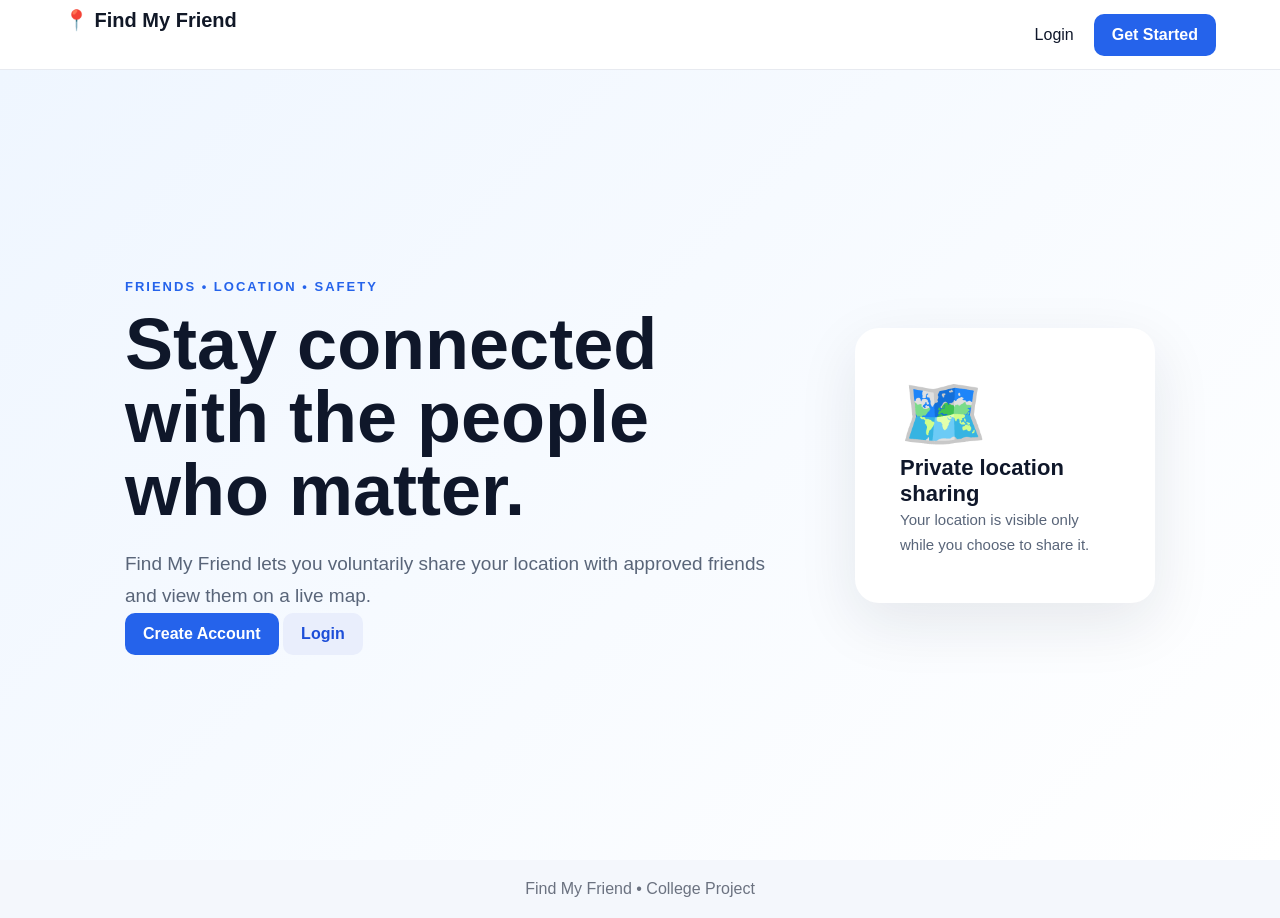
==== frontend/index.html @ 22f0b563 "Initial commit: FindMyDost" ====
<!doctype html>
<html lang="en"><head><meta charset="utf-8"><meta name="viewport" content="width=device-width,initial-scale=1">
<title>Find My Friend</title><link rel="stylesheet" href="css/style.css"></head>
<body>
<nav><a class="brand" href="index.html">📍 Find My Friend</a><span><a href="login.html">Login</a><a class="btn" href="register.html">Get Started</a></span></nav>
<main class="hero"><section><p class="eyebrow">FRIENDS • LOCATION • SAFETY</p><h1>Stay connected with the people who matter.</h1><p>Find My Friend lets you voluntarily share your location with approved friends and view them on a live map.</p><a class="btn" href="register.html">Create Account</a> <a class="btn ghost" href="login.html">Login</a></section><div class="hero-card">🗺️<h3>Private location sharing</h3><p>Your location is visible only while you choose to share it.</p></div></main>
<footer>Find My Friend • College Project</footer></body></html>
---- frontend/css/style.css ----
*{box-sizing:border-box}body{margin:0;font-family:Inter,Arial,sans-serif;background:#f5f7fb;color:#172033}a{color:inherit;text-decoration:none}nav{height:70px;padding:0 5%;display:flex;align-items:center;justify-content:space-between;background:#fff;border-bottom:1px solid #e7eaf0;position:sticky;top:0;z-index:10}nav span{display:flex;gap:20px;align-items:center}.brand{font-weight:800;font-size:20px}.btn{display:inline-block;border:0;border-radius:10px;padding:12px 18px;background:#2563eb;color:#fff;cursor:pointer;font-weight:700}.btn.ghost{background:#e9eefc;color:#1d4ed8}.linkbtn{border:0;background:none;cursor:pointer;font:inherit}.hero{min-height:calc(100vh - 110px);display:flex;align-items:center;justify-content:center;gap:80px;padding:70px 8%;background:linear-gradient(135deg,#eff6ff,#fff)}.hero section{max-width:650px}.hero h1{font-size:clamp(42px,6vw,72px);line-height:1.02;margin:10px 0 20px}.hero p{font-size:19px;line-height:1.7;color:#596579}.eyebrow{font-weight:800;color:#2563eb!important;font-size:13px!important;letter-spacing:2px}.hero-card{background:#fff;padding:45px;border-radius:24px;box-shadow:0 20px 60px #17203318;font-size:70px;max-width:300px}.hero-card h3{font-size:22px}.hero-card p{font-size:15px}.container{max-width:1100px;margin:0 auto;padding:45px 20px}.grid{display:grid;grid-template-columns:repeat(auto-fit,minmax(230px,1fr));gap:20px}.card,.panel{background:#fff;padding:25px;border-radius:18px;box-shadow:0 8px 30px #1720330b;border:1px solid #e8ebf2}.danger{border-left:5px solid #ef4444}.auth{min-height:100vh;display:grid;place-items:center;padding:20px}.auth .panel{width:min(440px,100%)}form{display:grid;gap:16px}label{font-weight:700;display:grid;gap:7px}input,textarea{width:100%;padding:12px 13px;border:1px solid #d6dbe5;border-radius:9px;font:inherit}textarea{min-height:100px}.msg{min-height:20px}.search{display:flex;gap:10px;margin-bottom:25px}.search input{max-width:500px}#map{height:65vh;border-radius:18px;overflow:hidden;border:1px solid #ddd}.center{text-align:center}.sos{background:#dc2626;font-size:20px;padding:18px 35px}footer{text-align:center;padding:20px;color:#6b7280}@media(max-width:700px){nav{padding:0 15px}nav span{gap:10px;font-size:13px}.hero{flex-direction:column;gap:25px;text-align:center;padding:50px 20px}.hero-card{display:none}.search{flex-direction:column}}
/* =========================================
   FIND MY FRIEND - MAIN CSS
========================================= */

* {
    margin: 0;
    padding: 0;
    box-sizing: border-box;
}

html {
    scroll-behavior: smooth;
}

body {
    font-family: Arial, Helvetica, sans-serif;
    background: #f4f7fc;
    color: #0f172a;
    min-height: 100vh;
}


/* =========================================
   AUTH PAGE
========================================= */

.auth-container {
    min-height: 100vh;

    display: flex;
    align-items: center;
    justify-content: center;

    padding: 30px 20px;

    background:
        radial-gradient(
            circle at top left,
            #dbeafe 0,
            transparent 35%
        ),
        radial-gradient(
            circle at bottom right,
            #e0e7ff 0,
            transparent 35%
        ),
        #f4f7fc;
}


/* =========================================
   AUTH CARD
========================================= */

.auth-card {
    width: 100%;
    max-width: 460px;

    background: #ffffff;

    padding: 40px;

    border-radius: 24px;

    box-shadow:
        0 20px 60px rgba(15, 23, 42, 0.10);

    border: 1px solid #e5e7eb;
}


/* =========================================
   BRAND
========================================= */

.brand {
    display: flex;
    align-items: center;

    gap: 8px;

    font-size: 20px;
    font-weight: 700;

    color: #111827;

    margin-bottom: 30px;
}


/* =========================================
   HEADING
========================================= */

.auth-card h1 {
    font-size: 34px;

    line-height: 1.2;

    margin-bottom: 28px;

    color: #0f172a;
}


/* =========================================
   FORM
========================================= */

#registerForm {
    display: flex;
    flex-direction: column;
}


/* =========================================
   LABELS
========================================= */

#registerForm label {
    font-size: 15px;

    font-weight: 700;

    color: #172033;

    margin-bottom: 8px;
}


/* =========================================
   INPUTS
========================================= */

#registerForm input {
    width: 100%;

    height: 52px;

    padding: 0 15px;

    margin-bottom: 20px;

    border: 1px solid #cbd5e1;

    border-radius: 10px;

    background: #ffffff;

    color: #111827;

    font-size: 16px;

    outline: none;

    transition:
        border-color 0.2s ease,
        box-shadow 0.2s ease,
        background 0.2s ease;
}


/* Input focus */

#registerForm input:focus {
    border-color: #2563eb;

    background: #ffffff;

    box-shadow:
        0 0 0 4px rgba(37, 99, 235, 0.12);
}


/* Placeholder */

#registerForm input::placeholder {
    color: #94a3b8;
}


/* =========================================
   PASSWORD INPUT
========================================= */

#password,
#confirm {
    letter-spacing: 1px;
}


/* =========================================
   REGISTER BUTTON
========================================= */

#registerForm button {
    width: 100%;

    height: 52px;

    border: none;

    border-radius: 10px;

    background: #2563eb;

    color: #ffffff;

    font-size: 16px;

    font-weight: 700;

    cursor: pointer;

    margin-top: 5px;

    transition:
        background 0.2s ease,
        transform 0.2s ease,
        box-shadow 0.2s ease;
}


/* Hover */

#registerForm button:hover {
    background: #1d4ed8;

    transform: translateY(-1px);

    box-shadow:
        0 8px 20px rgba(37, 99, 235, 0.25);
}


/* Click */

#registerForm button:active {
    transform: translateY(0);
}


/* =========================================
   MESSAGE
========================================= */

#msg {
    min-height: 24px;

    margin-top: 18px;

    font-size: 15px;

    color: #172033;
}


/* =========================================
   BOTTOM LOGIN TEXT
========================================= */

.auth-card > p {
    margin-top: 22px;

    font-size: 15px;

    color: #475569;
}


/* Login link */

.auth-card a {
    color: #2563eb;

    text-decoration: none;

    font-weight: 700;
}


/* Link hover */

.auth-card a:hover {
    text-decoration: underline;
}


/* =========================================
   RESPONSIVE DESIGN
========================================= */

@media (max-width: 600px) {

    .auth-container {
        padding: 20px 15px;
    }

    .auth-card {
        padding: 30px 24px;

        border-radius: 18px;
    }

    .auth-card h1 {
        font-size: 29px;
    }

    .brand {
        font-size: 18px;
    }

}


/* =========================================
   SMALL MOBILE
========================================= */

@media (max-width: 380px) {

    .auth-card {
        padding: 25px 18px;
    }

    .auth-card h1 {
        font-size: 26px;
    }

    #registerForm input,
    #registerForm button {
        height: 48px;
    }

}
/* =========================================
   NOTIFICATIONS
========================================= */

.notif.unread {
    border-left: 4px solid #2563eb;
    background: #f5f8ff;
}

.notif.read {
    opacity: .7;
}

.btn.small {
    padding: 7px 12px;
    font-size: 13px;
    margin-top: 8px;
}

/* =========================================
   CHANGE PASSWORD SECTION
========================================= */

.panel .divider {
    height: 1px;
    background: #e8ebf2;
    margin: 28px 0;
}
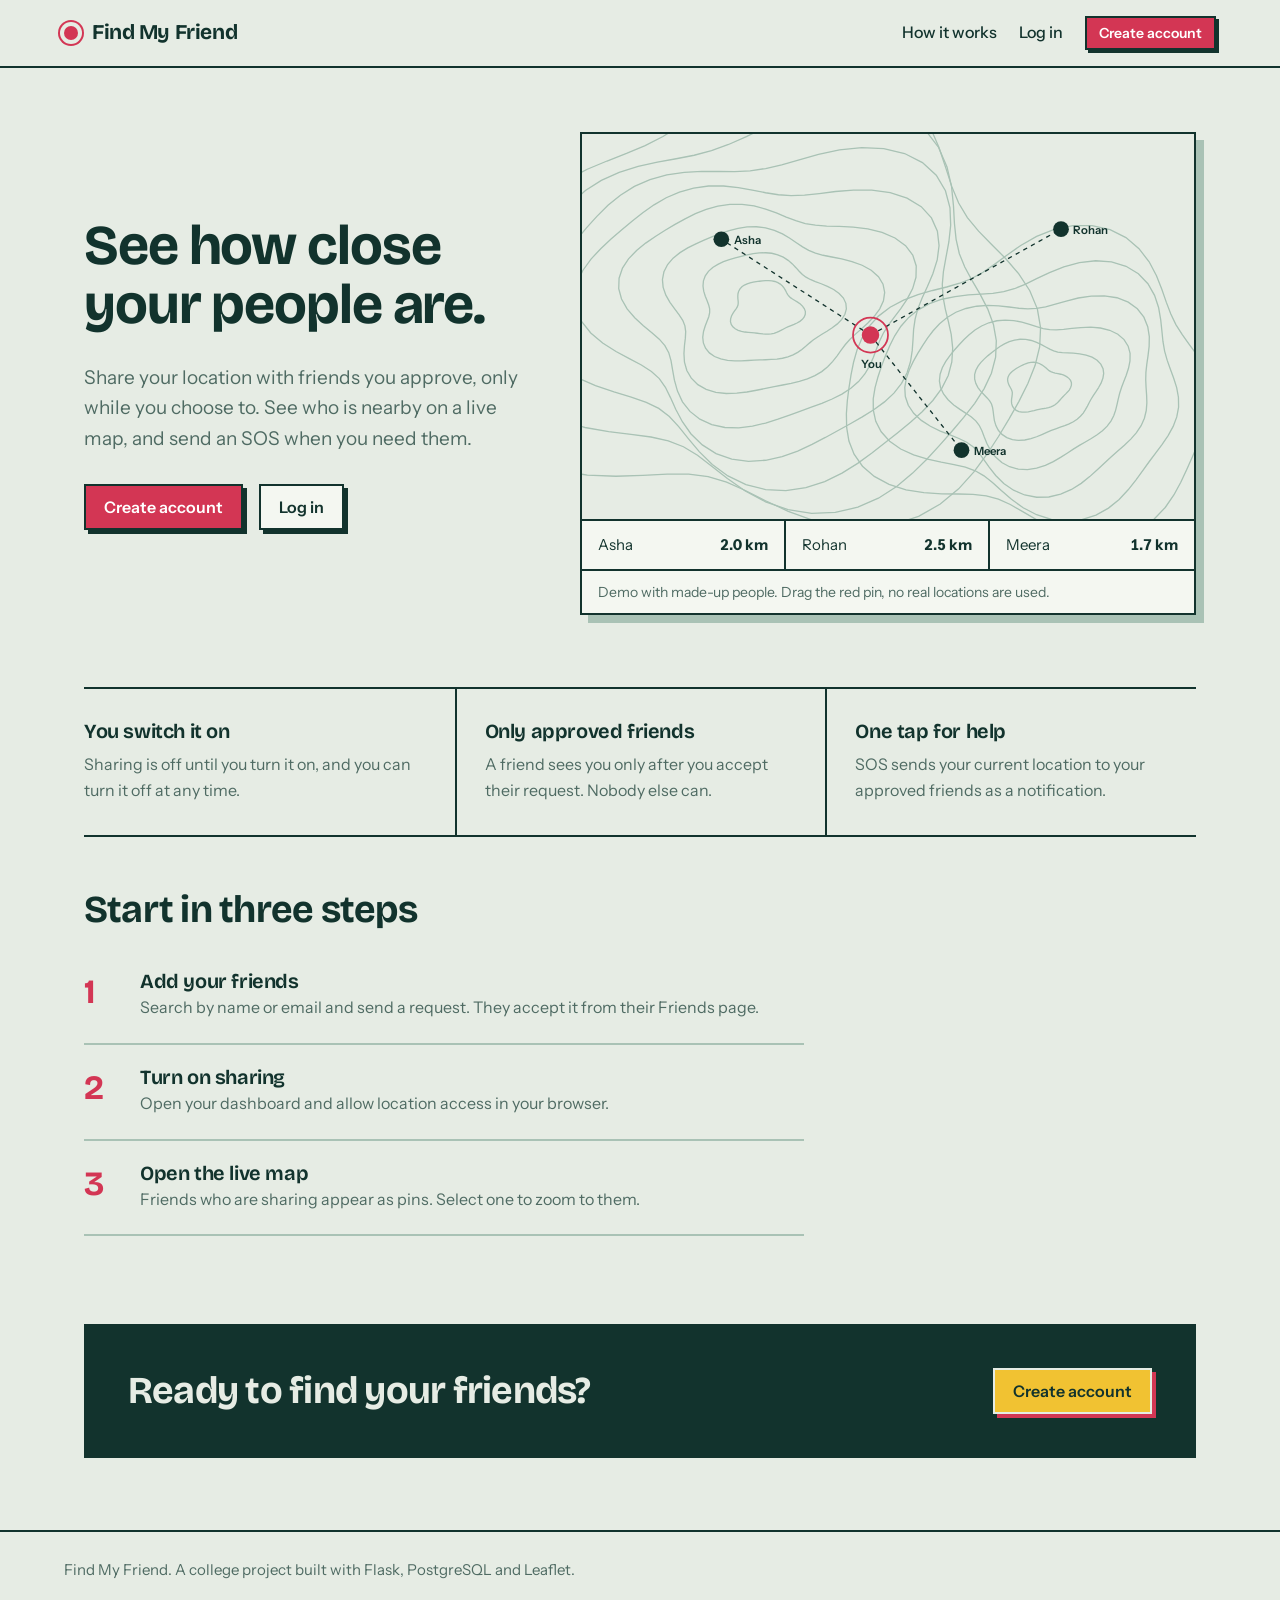
==== commit 51fac492: "Add conceptual theme, visitor home page and full-screen map" ====
--- a/frontend/index.html
+++ b/frontend/index.html
@@ -1,7 +1,62 @@
 <!doctype html>
-<html lang="en"><head><meta charset="utf-8"><meta name="viewport" content="width=device-width,initial-scale=1">
-<title>Find My Friend</title><link rel="stylesheet" href="css/style.css"></head>
+<html lang="en"><head><meta charset="utf-8"><meta name="viewport" content="width=device-width,initial-scale=1,viewport-fit=cover">
+<title>Find My Friend: see how close your people are</title><link rel="stylesheet" href="css/style.css"></head>
 <body>
-<nav><a class="brand" href="index.html">📍 Find My Friend</a><span><a href="login.html">Login</a><a class="btn" href="register.html">Get Started</a></span></nav>
-<main class="hero"><section><p class="eyebrow">FRIENDS • LOCATION • SAFETY</p><h1>Stay connected with the people who matter.</h1><p>Find My Friend lets you voluntarily share your location with approved friends and view them on a live map.</p><a class="btn" href="register.html">Create Account</a> <a class="btn ghost" href="login.html">Login</a></section><div class="hero-card">🗺️<h3>Private location sharing</h3><p>Your location is visible only while you choose to share it.</p></div></main>
-<footer>Find My Friend • College Project</footer></body></html>
+<nav><a class="brand" href="index.html"><i class="pin"></i>Find My Friend</a><span><a href="#how">How it works</a><a href="login.html">Log in</a><a class="btn small" style="margin:0" href="register.html">Create account</a></span></nav>
+<main class="home">
+<section class="home-hero">
+  <div>
+    <h1>See how close your people are.</h1>
+    <p class="lead">Share your location with friends you approve, only while you choose to. See who is nearby on a live map, and send an SOS when you need them.</p>
+    <div class="actions"><a class="btn" href="register.html">Create account</a><a class="btn ghost" href="login.html">Log in</a></div>
+  </div>
+  <div class="demo">
+    <svg id="stage" viewBox="0 0 700 440" role="img" aria-label="Interactive demo: drag the red pin to see distances to three friends change"></svg>
+    <ul class="readout" aria-live="off"><li>Asha <b id="d0"></b></li><li>Rohan <b id="d1"></b></li><li>Meera <b id="d2"></b></li></ul>
+    <p class="demo-note">Demo with made-up people. Drag the red pin, no real locations are used.</p>
+  </div>
+</section>
+
+<section class="tenets" aria-label="What makes it different">
+  <div><h3>You switch it on</h3><p>Sharing is off until you turn it on, and you can turn it off at any time.</p></div>
+  <div><h3>Only approved friends</h3><p>A friend sees you only after you accept their request. Nobody else can.</p></div>
+  <div><h3>One tap for help</h3><p>SOS sends your current location to your approved friends as a notification.</p></div>
+</section>
+
+<section id="how">
+  <h2>Start in three steps</h2>
+  <ol class="steps">
+    <li><div><h3>Add your friends</h3><p>Search by name or email and send a request. They accept it from their Friends page.</p></div></li>
+    <li><div><h3>Turn on sharing</h3><p>Open your dashboard and allow location access in your browser.</p></div></li>
+    <li><div><h3>Open the live map</h3><p>Friends who are sharing appear as pins. Select one to zoom to them.</p></div></li>
+  </ol>
+</section>
+
+<section class="closing"><h2>Ready to find your friends?</h2><a class="btn" href="register.html">Create account</a></section>
+</main>
+<footer>Find My Friend. A college project built with Flask, PostgreSQL and Leaflet.</footer>
+<script>
+(function(){
+var NS="http://www.w3.org/2000/svg",svg=document.getElementById("stage");
+function el(t,a,p){var e=document.createElementNS(NS,t);for(var k in a)e.setAttribute(k,a[k]);(p||svg).appendChild(e);return e}
+// contour lines: two "hills"
+[[210,200,8,34],[520,290,6,30]].forEach(function(h,j){for(var k=1;k<=h[2];k++){var r=k*h[3],d="";for(var i=0;i<=72;i++){var a=i/72*Math.PI*2,rr=r*(1+.12*Math.sin(3*a+k*.7+j)+.07*Math.sin(5*a+k+j*2));d+=(i?"L":"M")+(h[0]+Math.cos(a)*rr*1.15).toFixed(1)+" "+(h[1]+Math.sin(a)*rr*.9).toFixed(1)}el("path",{d:d+"Z","class":"contour"})}});
+var names=["Asha","Rohan","Meera"],base=[[150,110],[540,120],[450,350]],fr=[];
+var ties=names.map(function(){return el("line",{"class":"tie"})});
+names.forEach(function(n,i){var g=el("g");el("circle",{r:9,"class":"dot"},g);el("text",{x:14,y:5,"class":"tag"},g).textContent=n;fr.push(g)});
+var me={x:330,y:230},mg=el("g");el("circle",{r:20,"class":"halo"},mg);el("circle",{r:10,"class":"me"},mg);el("text",{x:-11,y:38,"class":"tag"},mg).textContent="You";
+var pos=base.map(function(b){return{x:b[0],y:b[1]}});
+function draw(){fr.forEach(function(g,i){g.setAttribute("transform","translate("+pos[i].x+" "+pos[i].y+")");ties[i].setAttribute("x1",me.x);ties[i].setAttribute("y1",me.y);ties[i].setAttribute("x2",pos[i].x);ties[i].setAttribute("y2",pos[i].y);var km=Math.hypot(me.x-pos[i].x,me.y-pos[i].y)/100;document.getElementById("d"+i).textContent=km.toFixed(1)+" km"});mg.setAttribute("transform","translate("+me.x+" "+me.y+")")}
+var drag=false;
+function pt(e){var p=svg.createSVGPoint();p.x=e.clientX;p.y=e.clientY;return p.matrixTransform(svg.getScreenCTM().inverse())}
+svg.addEventListener("pointerdown",function(e){drag=true;svg.setPointerCapture(e.pointerId);move(e)});
+svg.addEventListener("pointermove",function(e){if(drag)move(e)});
+svg.addEventListener("pointerup",function(){drag=false});
+function move(e){var p=pt(e);me.x=Math.max(20,Math.min(680,p.x));me.y=Math.max(20,Math.min(420,p.y));draw()}
+// the one ambient motion: friends drift slowly
+var still=window.matchMedia("(prefers-reduced-motion: reduce)").matches;
+function tick(t){for(var i=0;i<3;i++){pos[i].x=base[i][0]+Math.sin(t/2600+i*2)*16;pos[i].y=base[i][1]+Math.cos(t/3100+i*3)*12}draw();requestAnimationFrame(tick)}
+draw();if(!still)requestAnimationFrame(tick);
+})();
+</script>
+</body></html>
--- a/frontend/css/style.css
+++ b/frontend/css/style.css
@@ -1,364 +1,89 @@
-*{box-sizing:border-box}body{margin:0;font-family:Inter,Arial,sans-serif;background:#f5f7fb;color:#172033}a{color:inherit;text-decoration:none}nav{height:70px;padding:0 5%;display:flex;align-items:center;justify-content:space-between;background:#fff;border-bottom:1px solid #e7eaf0;position:sticky;top:0;z-index:10}nav span{display:flex;gap:20px;align-items:center}.brand{font-weight:800;font-size:20px}.btn{display:inline-block;border:0;border-radius:10px;padding:12px 18px;background:#2563eb;color:#fff;cursor:pointer;font-weight:700}.btn.ghost{background:#e9eefc;color:#1d4ed8}.linkbtn{border:0;background:none;cursor:pointer;font:inherit}.hero{min-height:calc(100vh - 110px);display:flex;align-items:center;justify-content:center;gap:80px;padding:70px 8%;background:linear-gradient(135deg,#eff6ff,#fff)}.hero section{max-width:650px}.hero h1{font-size:clamp(42px,6vw,72px);line-height:1.02;margin:10px 0 20px}.hero p{font-size:19px;line-height:1.7;color:#596579}.eyebrow{font-weight:800;color:#2563eb!important;font-size:13px!important;letter-spacing:2px}.hero-card{background:#fff;padding:45px;border-radius:24px;box-shadow:0 20px 60px #17203318;font-size:70px;max-width:300px}.hero-card h3{font-size:22px}.hero-card p{font-size:15px}.container{max-width:1100px;margin:0 auto;padding:45px 20px}.grid{display:grid;grid-template-columns:repeat(auto-fit,minmax(230px,1fr));gap:20px}.card,.panel{background:#fff;padding:25px;border-radius:18px;box-shadow:0 8px 30px #1720330b;border:1px solid #e8ebf2}.danger{border-left:5px solid #ef4444}.auth{min-height:100vh;display:grid;place-items:center;padding:20px}.auth .panel{width:min(440px,100%)}form{display:grid;gap:16px}label{font-weight:700;display:grid;gap:7px}input,textarea{width:100%;padding:12px 13px;border:1px solid #d6dbe5;border-radius:9px;font:inherit}textarea{min-height:100px}.msg{min-height:20px}.search{display:flex;gap:10px;margin-bottom:25px}.search input{max-width:500px}#map{height:65vh;border-radius:18px;overflow:hidden;border:1px solid #ddd}.center{text-align:center}.sos{background:#dc2626;font-size:20px;padding:18px 35px}footer{text-align:center;padding:20px;color:#6b7280}@media(max-width:700px){nav{padding:0 15px}nav span{gap:10px;font-size:13px}.hero{flex-direction:column;gap:25px;text-align:center;padding:50px 20px}.hero-card{display:none}.search{flex-direction:column}}
-/* =========================================
-   FIND MY FRIEND - MAIN CSS
-========================================= */
+@import url('https://fonts.googleapis.com/css2?family=Bricolage+Grotesque:opsz,wght@12..96,400..800&family=Instrument+Sans:wght@400;500;600&display=swap');
+:root{--paper:#E6ECE4;--sheet:#F4F7F1;--ink:#12332D;--soft:#4F6B63;--line:#A9C2B5;--pin:#D33654;--on-pin:#fff;--sun:#F1C232;box-sizing:border-box;padding-top:env(safe-area-inset-top,0px);padding-bottom:env(safe-area-inset-bottom,0px)}
+@media(prefers-color-scheme:dark){:root:not([data-theme="light"]){--paper:#0F2622;--sheet:#16352F;--ink:#E6ECE4;--soft:#9DB8AD;--line:#2C5248;--pin:#F0607A;--on-pin:#0F2622}}
+:root[data-theme="dark"]{--paper:#0F2622;--sheet:#16352F;--ink:#E6ECE4;--soft:#9DB8AD;--line:#2C5248;--pin:#F0607A;--on-pin:#0F2622}
+*,*::before,*::after{box-sizing:border-box}
+html{scroll-behavior:smooth;scroll-padding-top:80px}
+body{margin:0;font-family:'Instrument Sans',system-ui,sans-serif;background:var(--paper);color:var(--ink);line-height:1.6;min-height:100vh}
+h1,h2,h3{font-family:'Bricolage Grotesque','Instrument Sans',sans-serif;line-height:1.05;letter-spacing:-.02em;margin:0 0 .5em}
+h1{font-size:clamp(34px,5vw,56px);font-weight:700}h2{font-size:clamp(26px,3.4vw,38px);font-weight:700;margin-top:1.4em}h3{font-size:20px;font-weight:650}
+p{margin:0 0 1em}a{color:inherit}
+:focus-visible{outline:3px solid var(--pin);outline-offset:3px}
+/* brand + nav */
+.pin{display:inline-block;width:14px;height:14px;border-radius:50%;background:var(--pin);box-shadow:0 0 0 4px var(--paper),0 0 0 6px var(--pin);margin-right:14px;vertical-align:-1px}
+.brand{display:flex;align-items:center;font-family:'Bricolage Grotesque',sans-serif;font-weight:700;font-size:21px;letter-spacing:-.02em;text-decoration:none;margin-bottom:0}
+nav{min-height:68px;padding:0 5%;display:flex;align-items:center;justify-content:space-between;background:var(--paper);border-bottom:2px solid var(--ink);position:sticky;top:env(safe-area-inset-top,0px);z-index:10}
+nav span{display:flex;gap:22px;align-items:center;flex-wrap:wrap}nav span a:not(.btn){text-decoration:none;font-weight:500}nav span a:not(.btn):hover{text-decoration:underline;text-underline-offset:5px;text-decoration-thickness:2px}
+/* buttons */
+.btn,form button{display:inline-block;border:2px solid var(--ink);border-radius:var(--r);padding:11px 18px;background:var(--pin);color:var(--on-pin);cursor:pointer;font:600 16px 'Instrument Sans',sans-serif;text-decoration:none;box-shadow:4px 4px 0 var(--ink);transition:transform .12s,box-shadow .12s}
+.btn:hover,form button:hover{transform:translate(2px,2px);box-shadow:2px 2px 0 var(--ink)}
+.btn:active,form button:active{transform:translate(4px,4px);box-shadow:0 0 0 var(--ink)}
+.btn.ghost{background:var(--sheet);color:var(--ink)}.btn.small{padding:6px 12px;font-size:14px;margin-top:8px;box-shadow:3px 3px 0 var(--ink)}
+.linkbtn{border:0;background:none;cursor:pointer;font:500 16px 'Instrument Sans',sans-serif;color:inherit;padding:0}.linkbtn:hover{text-decoration:underline;text-underline-offset:5px}
+/* app layout */
+.container{max-width:1100px;margin:0 auto;padding:45px 20px}
+.grid{display:grid;grid-template-columns:repeat(auto-fit,minmax(240px,1fr));gap:22px}
+.card,.panel,.auth-card{background:var(--sheet);padding:26px;border:2px solid var(--ink);border-radius:var(--r);box-shadow:6px 6px 0 var(--line)}
+.card h3{margin-bottom:.3em}.card p{color:var(--soft)}
+.danger{border-left:10px solid var(--pin)}
+.center{text-align:center}.divider{height:2px;background:var(--line);margin:28px 0}
+.msg,#msg{min-height:22px;color:var(--soft);font-size:15px}
+.search{display:flex;gap:12px;margin-bottom:26px}.search input{max-width:500px}
+.sos{background:var(--pin);font-size:22px;padding:20px 38px}
+.notif.unread{border-left:10px solid var(--pin)}.notif.read{opacity:.65}
+#map{height:65vh;border:2px solid var(--ink);border-radius:var(--r);overflow:hidden}
+.leaflet-tile-pane{filter:grayscale(.75) sepia(.15) hue-rotate(110deg) contrast(.92)}
+/* forms + auth */
+form{display:grid;gap:16px}
+label{font-weight:600;display:grid;gap:7px;font-size:15px}
+input,textarea{width:100%;padding:12px 13px;border:2px solid var(--ink);border-radius:var(--r);background:var(--paper);color:var(--ink);font:inherit}
+input:disabled{opacity:.6}textarea{min-height:100px}::placeholder{color:var(--soft)}
+.auth,.auth-container{min-height:100vh;display:grid;place-items:center;padding:24px;background:radial-gradient(circle at 15% 20%,transparent 0 120px,var(--line) 121px 123px,transparent 124px 190px,var(--line) 191px 193px,transparent 194px),var(--paper)}
+.auth .panel,.auth-card{width:min(460px,100%)}.auth .brand,.auth-card .brand{margin-bottom:26px}
+.auth-card>p,.panel>p{margin-top:20px;color:var(--soft)}.auth a:not(.brand):not(.btn),.auth-card a:not(.brand){color:var(--pin);font-weight:700}
+footer{padding:26px 5%;border-top:2px solid var(--ink);color:var(--soft);font-size:15px}
+/* visitor home */
+.home{max-width:1240px;margin:0 auto;padding:0 5%}
+.home-hero{display:grid;grid-template-columns:minmax(0,5fr) minmax(0,7fr);gap:56px;align-items:center;padding:64px 0 72px}
+.home-hero p.lead{font-size:19px;color:var(--soft);max-width:46ch;margin:22px 0 30px}
+.actions{display:flex;gap:16px;flex-wrap:wrap}
+.demo{border:2px solid var(--ink);border-radius:var(--r);background:var(--sheet);box-shadow:8px 8px 0 var(--line);overflow:hidden}
+.demo svg{display:block;width:100%;height:auto;touch-action:none;cursor:grab;background:var(--paper)}
+.demo svg:active{cursor:grabbing}.demo .contour{fill:none;stroke:var(--line);stroke-width:1.5}
+.demo .tie{stroke:var(--ink);stroke-width:1.5;stroke-dasharray:5 5}.demo .tag{font:600 13px 'Instrument Sans',sans-serif;fill:var(--ink)}
+.demo .dot{fill:var(--ink)}.demo .me{fill:var(--pin)}.demo .halo{fill:none;stroke:var(--pin);stroke-width:2}
+.readout{list-style:none;margin:0;padding:0;display:grid;grid-template-columns:repeat(3,1fr);border-top:2px solid var(--ink)}
+.readout li{padding:12px 16px;border-right:2px solid var(--ink);display:flex;justify-content:space-between;gap:8px;font-size:15px}.readout li:last-child{border-right:0}.readout b{font-variant-numeric:tabular-nums}
+.demo-note{font-size:14px;color:var(--soft);padding:10px 16px;border-top:2px solid var(--ink);margin:0}
+.tenets{display:grid;grid-template-columns:repeat(3,1fr);border-top:2px solid var(--ink);border-bottom:2px solid var(--ink)}
+.tenets div{padding:32px 28px 32px 0}.tenets div+div{padding-left:28px;border-left:2px solid var(--ink)}.tenets p{color:var(--soft);margin:0;max-width:34ch}
+.steps{list-style:none;margin:0;padding:0;counter-reset:s;max-width:720px}
+.steps li{counter-increment:s;display:grid;grid-template-columns:56px 1fr;padding:22px 0;border-bottom:2px solid var(--line)}
+.steps li::before{content:counter(s);font:700 34px 'Bricolage Grotesque',sans-serif;color:var(--pin)}.steps h3{margin-bottom:.15em}.steps p{margin:0;color:var(--soft)}
+.closing{margin:88px 0 72px;padding:44px;background:var(--ink);color:var(--paper);border-radius:var(--r);display:flex;justify-content:space-between;align-items:center;gap:24px;flex-wrap:wrap}
+.closing h2{margin:0;color:var(--paper)}.closing .btn{background:var(--sun);color:#12332D;border-color:var(--paper);box-shadow:4px 4px 0 var(--pin)}
+@media(max-width:900px){.home-hero{grid-template-columns:1fr;gap:36px;padding:40px 0 52px}.tenets{grid-template-columns:1fr}.tenets div,.tenets div+div{padding:24px 0;border-left:0}.tenets div+div{border-top:2px solid var(--ink)}}
+@media(max-width:600px){nav{padding:10px 16px}nav span{gap:14px;font-size:15px}.search{flex-direction:column}.readout{grid-template-columns:1fr}.readout li{border-right:0;border-bottom:2px solid var(--ink)}.readout li:last-child{border-bottom:0}.closing{padding:28px}}
+@media(prefers-reduced-motion:reduce){*{transition:none!important;scroll-behavior:auto!important}}
 
-* {
-    margin: 0;
-    padding: 0;
-    box-sizing: border-box;
-}
+/* ===== Full-screen live map ===== */
+.map-body{height:100vh;height:100dvh;display:flex;flex-direction:column;overflow:hidden;min-height:0}
+.map-page{flex:1;position:relative;min-height:0}
+.map-page #map{position:absolute;inset:0;height:auto;border:0;border-radius:0;isolation:isolate;z-index:0}
 
-html {
-    scroll-behavior: smooth;
-}
+.map-overlay{position:absolute;top:16px;left:16px;z-index:1000;width:min(330px,calc(100% - 32px));
+  background:var(--sheet);border:2px solid var(--ink);border-radius:var(--r);
+  box-shadow:5px 5px 0 var(--ink);padding:16px 18px}
+.map-overlay h1{font-size:28px;margin:0 0 6px}
+.map-overlay p{font-size:15px;color:var(--soft);margin:0}
+.map-overlay .msg{min-height:0;margin-top:10px;color:var(--ink);font-weight:600}
+.map-overlay .msg:empty{display:none}
 
-body {
-    font-family: Arial, Helvetica, sans-serif;
-    background: #f4f7fc;
-    color: #0f172a;
-    min-height: 100vh;
-}
+/* zoom buttons now sit top-right, match the theme */
+.leaflet-top.leaflet-right{margin-top:16px;margin-right:6px}
+.leaflet-bar a{background:var(--sheet);color:var(--ink);border-color:var(--ink)}
 
-
-/* =========================================
-   AUTH PAGE
-========================================= */
-
-.auth-container {
-    min-height: 100vh;
-
-    display: flex;
-    align-items: center;
-    justify-content: center;
-
-    padding: 30px 20px;
-
-    background:
-        radial-gradient(
-            circle at top left,
-            #dbeafe 0,
-            transparent 35%
-        ),
-        radial-gradient(
-            circle at bottom right,
-            #e0e7ff 0,
-            transparent 35%
-        ),
-        #f4f7fc;
-}
-
-
-/* =========================================
-   AUTH CARD
-========================================= */
-
-.auth-card {
-    width: 100%;
-    max-width: 460px;
-
-    background: #ffffff;
-
-    padding: 40px;
-
-    border-radius: 24px;
-
-    box-shadow:
-        0 20px 60px rgba(15, 23, 42, 0.10);
-
-    border: 1px solid #e5e7eb;
-}
-
-
-/* =========================================
-   BRAND
-========================================= */
-
-.brand {
-    display: flex;
-    align-items: center;
-
-    gap: 8px;
-
-    font-size: 20px;
-    font-weight: 700;
-
-    color: #111827;
-
-    margin-bottom: 30px;
-}
-
-
-/* =========================================
-   HEADING
-========================================= */
-
-.auth-card h1 {
-    font-size: 34px;
-
-    line-height: 1.2;
-
-    margin-bottom: 28px;
-
-    color: #0f172a;
-}
-
-
-/* =========================================
-   FORM
-========================================= */
-
-#registerForm {
-    display: flex;
-    flex-direction: column;
-}
-
-
-/* =========================================
-   LABELS
-========================================= */
-
-#registerForm label {
-    font-size: 15px;
-
-    font-weight: 700;
-
-    color: #172033;
-
-    margin-bottom: 8px;
-}
-
-
-/* =========================================
-   INPUTS
-========================================= */
-
-#registerForm input {
-    width: 100%;
-
-    height: 52px;
-
-    padding: 0 15px;
-
-    margin-bottom: 20px;
-
-    border: 1px solid #cbd5e1;
-
-    border-radius: 10px;
-
-    background: #ffffff;
-
-    color: #111827;
-
-    font-size: 16px;
-
-    outline: none;
-
-    transition:
-        border-color 0.2s ease,
-        box-shadow 0.2s ease,
-        background 0.2s ease;
-}
-
-
-/* Input focus */
-
-#registerForm input:focus {
-    border-color: #2563eb;
-
-    background: #ffffff;
-
-    box-shadow:
-        0 0 0 4px rgba(37, 99, 235, 0.12);
-}
-
-
-/* Placeholder */
-
-#registerForm input::placeholder {
-    color: #94a3b8;
-}
-
-
-/* =========================================
-   PASSWORD INPUT
-========================================= */
-
-#password,
-#confirm {
-    letter-spacing: 1px;
-}
-
-
-/* =========================================
-   REGISTER BUTTON
-========================================= */
-
-#registerForm button {
-    width: 100%;
-
-    height: 52px;
-
-    border: none;
-
-    border-radius: 10px;
-
-    background: #2563eb;
-
-    color: #ffffff;
-
-    font-size: 16px;
-
-    font-weight: 700;
-
-    cursor: pointer;
-
-    margin-top: 5px;
-
-    transition:
-        background 0.2s ease,
-        transform 0.2s ease,
-        box-shadow 0.2s ease;
-}
-
-
-/* Hover */
-
-#registerForm button:hover {
-    background: #1d4ed8;
-
-    transform: translateY(-1px);
-
-    box-shadow:
-        0 8px 20px rgba(37, 99, 235, 0.25);
-}
-
-
-/* Click */
-
-#registerForm button:active {
-    transform: translateY(0);
-}
-
-
-/* =========================================
-   MESSAGE
-========================================= */
-
-#msg {
-    min-height: 24px;
-
-    margin-top: 18px;
-
-    font-size: 15px;
-
-    color: #172033;
-}
-
-
-/* =========================================
-   BOTTOM LOGIN TEXT
-========================================= */
-
-.auth-card > p {
-    margin-top: 22px;
-
-    font-size: 15px;
-
-    color: #475569;
-}
-
-
-/* Login link */
-
-.auth-card a {
-    color: #2563eb;
-
-    text-decoration: none;
-
-    font-weight: 700;
-}
-
-
-/* Link hover */
-
-.auth-card a:hover {
-    text-decoration: underline;
-}
-
-
-/* =========================================
-   RESPONSIVE DESIGN
-========================================= */
-
-@media (max-width: 600px) {
-
-    .auth-container {
-        padding: 20px 15px;
-    }
-
-    .auth-card {
-        padding: 30px 24px;
-
-        border-radius: 18px;
-    }
-
-    .auth-card h1 {
-        font-size: 29px;
-    }
-
-    .brand {
-        font-size: 18px;
-    }
-
-}
-
-
-/* =========================================
-   SMALL MOBILE
-========================================= */
-
-@media (max-width: 380px) {
-
-    .auth-card {
-        padding: 25px 18px;
-    }
-
-    .auth-card h1 {
-        font-size: 26px;
-    }
-
-    #registerForm input,
-    #registerForm button {
-        height: 48px;
-    }
-
-}
-/* =========================================
-   NOTIFICATIONS
-========================================= */
-
-.notif.unread {
-    border-left: 4px solid #2563eb;
-    background: #f5f8ff;
-}
-
-.notif.read {
-    opacity: .7;
-}
-
-.btn.small {
-    padding: 7px 12px;
-    font-size: 13px;
-    margin-top: 8px;
-}
-
-/* =========================================
-   CHANGE PASSWORD SECTION
-========================================= */
-
-.panel .divider {
-    height: 1px;
-    background: #e8ebf2;
-    margin: 28px 0;
-}
+@media(max-width:600px){
+  .map-overlay{top:10px;left:10px;padding:12px 14px}
+  .map-overlay h1{font-size:22px}
+}
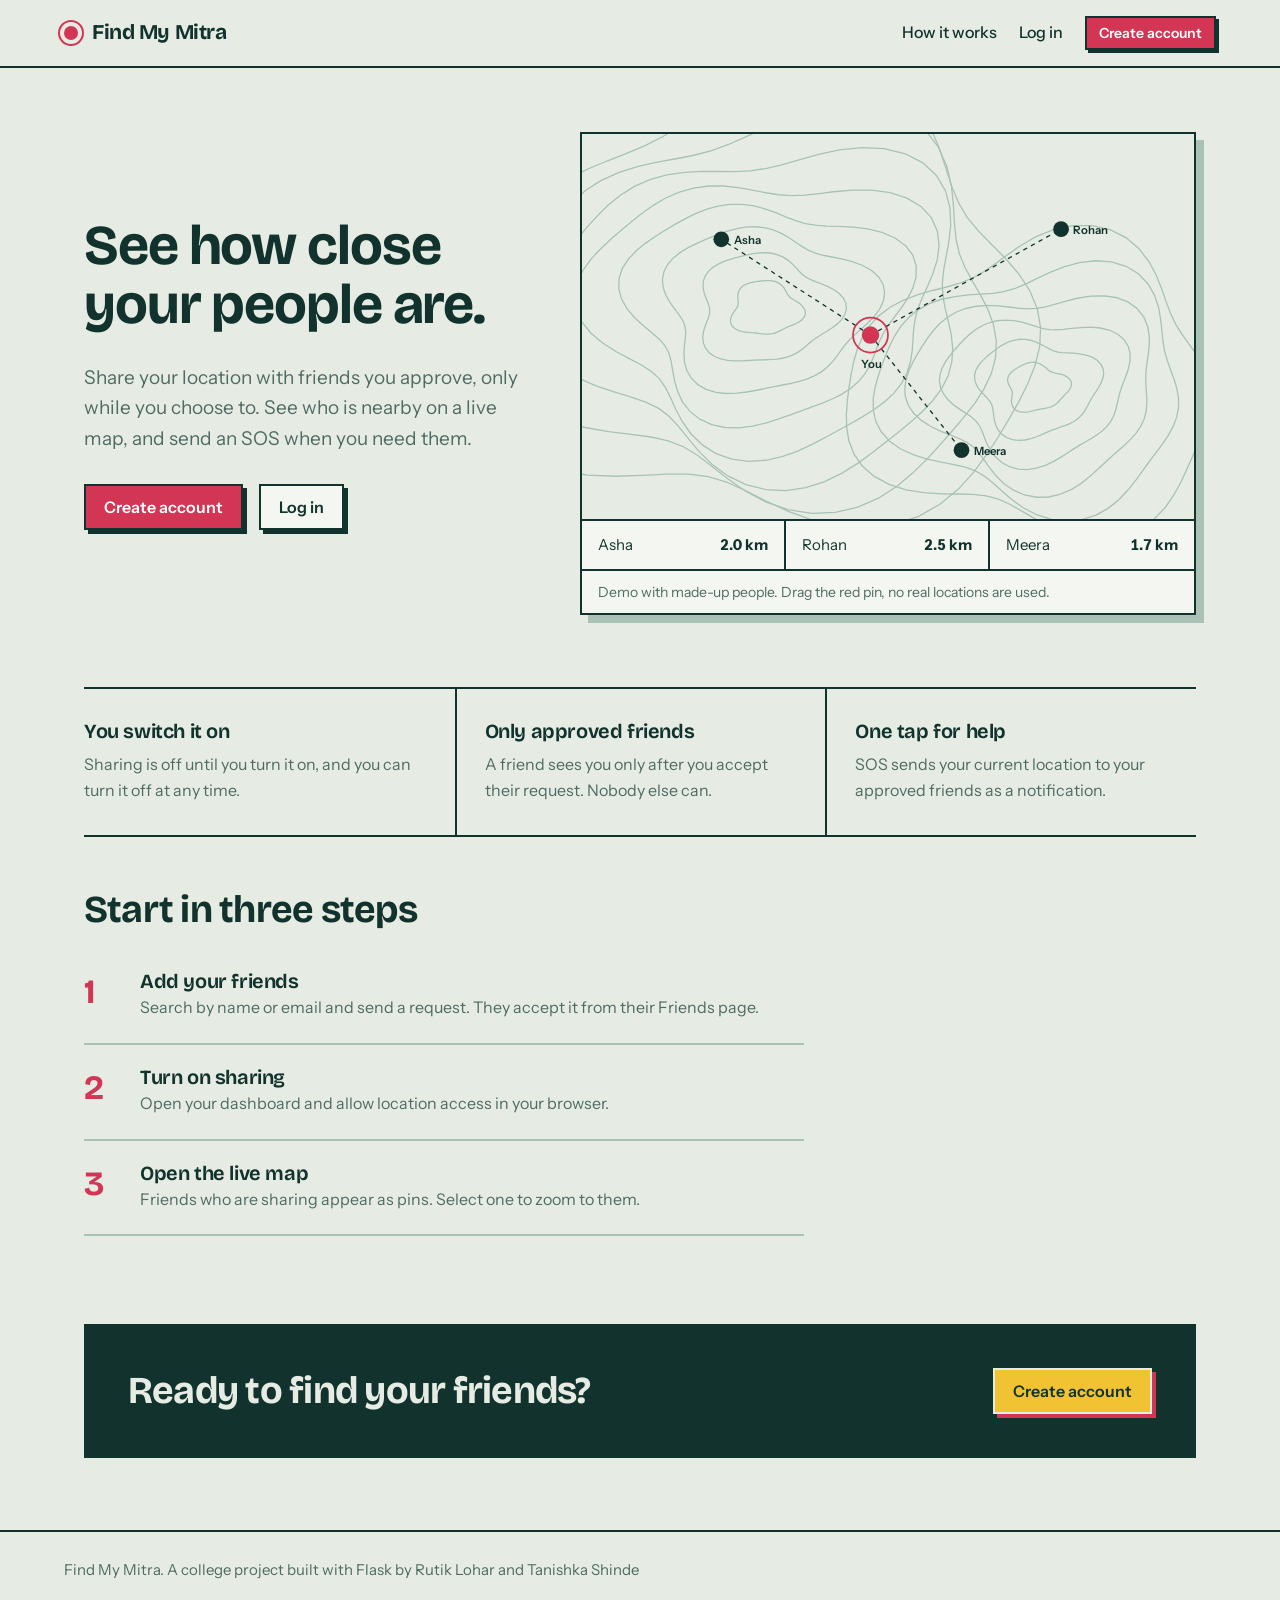
==== commit d6ca72a6: "footer changes" ====
--- a/frontend/index.html
+++ b/frontend/index.html
@@ -1,8 +1,8 @@
 <!doctype html>
 <html lang="en"><head><meta charset="utf-8"><meta name="viewport" content="width=device-width,initial-scale=1,viewport-fit=cover">
-<title>Find My Friend: see how close your people are</title><link rel="stylesheet" href="css/style.css"></head>
+<title>Find My Mitra: see how close your people are</title><link rel="stylesheet" href="css/style.css"></head>
 <body>
-<nav><a class="brand" href="index.html"><i class="pin"></i>Find My Friend</a><span><a href="#how">How it works</a><a href="login.html">Log in</a><a class="btn small" style="margin:0" href="register.html">Create account</a></span></nav>
+<nav><a class="brand" href="index.html"><i class="pin"></i>Find My Mitra</a><span><a href="#how">How it works</a><a href="login.html">Log in</a><a class="btn small" style="margin:0" href="register.html">Create account</a></span></nav>
 <main class="home">
 <section class="home-hero">
   <div>
@@ -34,7 +34,7 @@
 
 <section class="closing"><h2>Ready to find your friends?</h2><a class="btn" href="register.html">Create account</a></section>
 </main>
-<footer>Find My Friend. A college project built with Flask, PostgreSQL and Leaflet.</footer>
+<footer>Find My Mitra. A college project built with Flask by Rutik Lohar and Tanishka Shinde</footer>
 <script>
 (function(){
 var NS="http://www.w3.org/2000/svg",svg=document.getElementById("stage");
